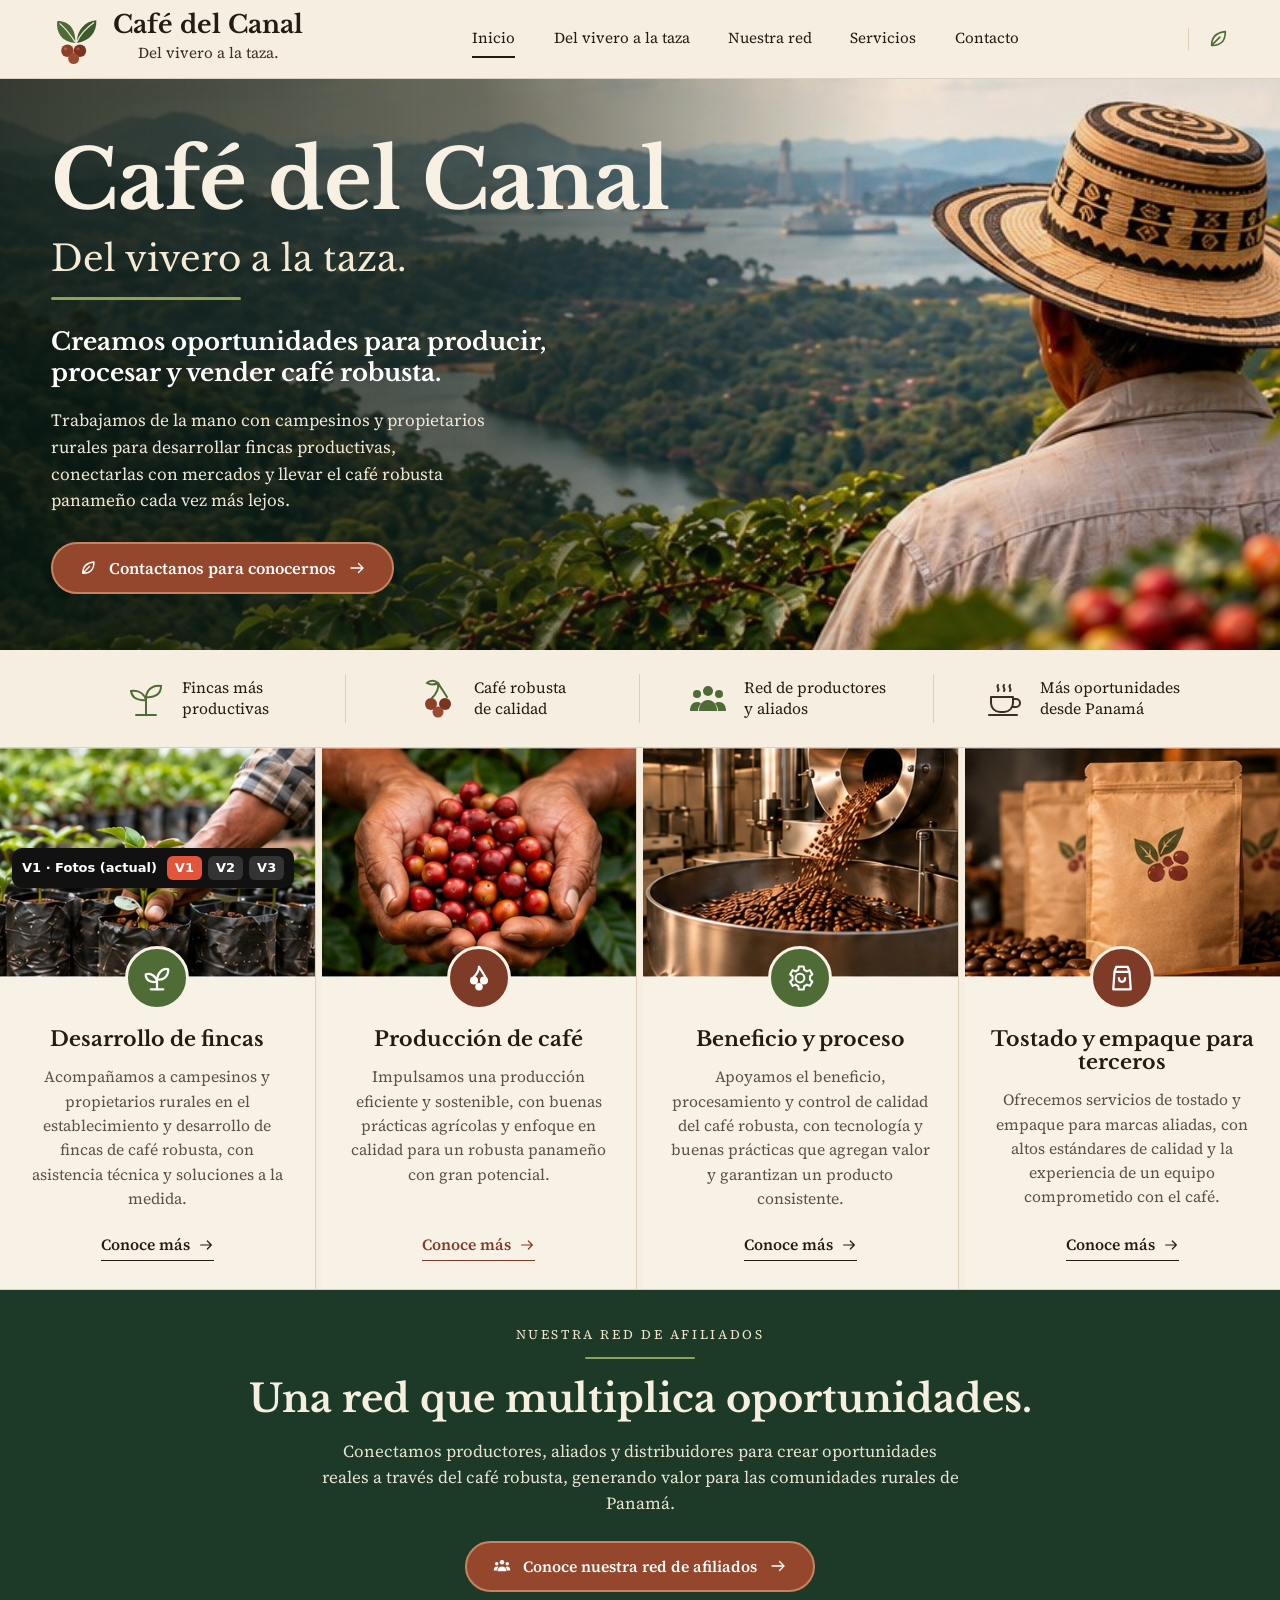
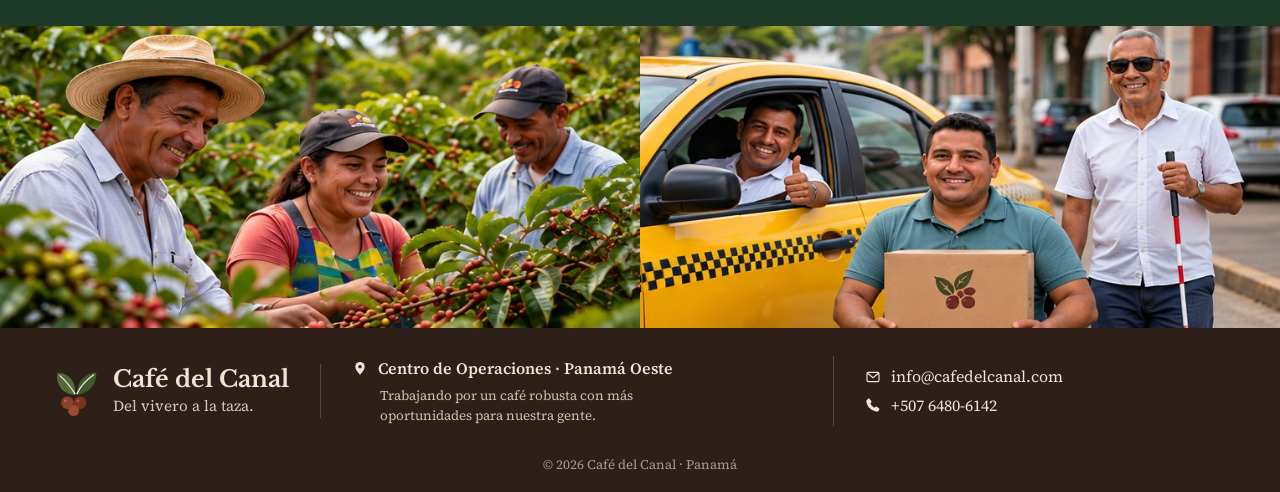
==== v1/index.html @ 5eeb76ac "Versiones para comparar: /v1 (fotos), /v2 (ilustración plana), /v3 (estilo Britto) Cada versión vive" ====
<!doctype html>
<html lang="es">
<head>
<meta charset="utf-8">
<meta name="robots" content="noindex">
<meta name="viewport" content="width=device-width, initial-scale=1">
<title>Café del Canal · Del vivero a la taza</title>
<meta name="description" content="Creamos oportunidades para producir, procesar y vender café robusta panameño, del vivero a la taza.">
<link rel="preconnect" href="https://fonts.googleapis.com"><link rel="preconnect" href="https://fonts.gstatic.com" crossorigin>
<link href="https://fonts.googleapis.com/css2?family=Libre+Baskerville:wght@400;700&family=Source+Serif+4:opsz,wght@8..60,400;8..60,600&display=swap" rel="stylesheet">
<style>
:root{--paper:#f6efe1;--card:#f8f2e6;--line:#ddd0b9;--green:#1d3a28;--green2:#4f6b36;--leaf:#8fa457;--brown:#7e3b27;--brown2:#94472d;--ink:#241b14;--muted:#5b5146;--foot:#2e2019}
*{box-sizing:border-box}html{scroll-behavior:smooth}
body{margin:0;background:var(--paper);color:var(--ink);font-family:"Source Serif 4",Georgia,serif;line-height:1.55}
a{color:inherit;text-decoration:none}img{display:block;max-width:100%}
h1,h2,h3{font-family:"Libre Baskerville",Georgia,serif;margin:0;line-height:1.12}
.wrap{max-width:1280px;margin:0 auto;padding-inline:clamp(18px,4vw,56px)}
svg.i{width:1em;height:1em;flex-shrink:0}

/* header */
header{background:var(--paper);position:sticky;top:0;z-index:20;border-bottom:1px solid var(--line)}
.nav{display:flex;align-items:center;justify-content:space-between;gap:24px;min-height:78px}
.brand{display:flex;align-items:center;gap:12px}
.logo{width:50px;height:50px}
.brand strong{display:block;font:700 1.55rem "Libre Baskerville",Georgia,serif;line-height:1}
.brand small{display:block;font-size:.95rem;margin-top:3px;color:#3b2f25;text-align:center}
.links{display:flex;gap:clamp(16px,3vw,44px);font-size:.95rem}
.links a{padding-block:6px;border-bottom:2px solid transparent}
.links a:hover,.links a.on{border-color:var(--ink)}
.navleaf{width:22px;height:22px;color:var(--green2);border-left:1px solid var(--line);padding-left:18px;box-sizing:content-box}
.burger{display:none;background:none;border:1px solid var(--line);border-radius:8px;padding:6px 10px;font-size:1.3rem;color:var(--green)}

/* hero */
.hero{position:relative;color:#fff;min-height:clamp(440px,42vw,560px);display:flex;align-items:center;
background:linear-gradient(90deg,rgba(10,22,14,.82) 0%,rgba(10,22,14,.6) 38%,rgba(10,22,14,.05) 70%),url('../img/hero-canal.jpg') 75% center/cover no-repeat}
.hero>.wrap{width:100%}.hero-in{padding-block:56px;max-width:680px}
.hero h1{font-size:clamp(2.8rem,6.4vw,5.4rem);color:#f8f1e3;letter-spacing:-.5px}
.hero .sub{font:400 clamp(1.4rem,2.8vw,2.4rem) "Libre Baskerville",Georgia,serif;margin:.25em 0 .45em;color:#f4ead6}
.rule{width:190px;height:3px;background:var(--leaf);border-radius:3px;margin-bottom:26px}
.hero .lead{font:700 clamp(1.15rem,1.9vw,1.6rem)/1.3 "Libre Baskerville",Georgia,serif;margin:0 0 18px;max-width:520px}
.hero p.txt{font-size:1.08rem;max-width:440px;margin:0 0 28px;color:#efe6d5}
.btn{display:inline-flex;align-items:center;gap:12px;background:var(--brown2);color:#fff;border:2px solid #c7835f;border-radius:40px;padding:13px 26px;font:600 1.02rem "Source Serif 4",Georgia,serif;transition:background .2s}
.btn:hover{background:var(--brown)}
.btn svg{width:18px;height:18px}

/* strip */
.strip{border-bottom:1px solid var(--line)}
.strip .wrap{display:grid;grid-template-columns:repeat(4,1fr);padding-block:24px}
.feat{display:flex;align-items:center;justify-content:center;gap:16px;font-size:.98rem;line-height:1.3;border-right:1px solid var(--line);padding:4px 12px}
.feat:last-child{border:0}
.feat svg{width:40px;height:40px}

/* cards */
#servicios{display:grid;grid-template-columns:repeat(4,1fr);gap:6px;border-bottom:1px solid var(--line)}
.card{background:var(--card);display:flex;flex-direction:column;text-align:center;border-right:1px solid var(--line)}
.card:last-child{border-right:0}
.ph{height:clamp(190px,18vw,240px);overflow:hidden}
.ph img{width:100%;height:100%;object-fit:cover;transition:transform .6s}
.card:hover .ph img{transform:scale(1.05)}
.badge{width:64px;height:64px;border-radius:50%;display:grid;place-items:center;margin:-32px auto 0;position:relative;border:3px solid var(--card);color:#fff}
.badge svg{width:30px;height:30px}
.g{background:var(--green2)}.b{background:var(--brown)}
.cb{padding:18px clamp(18px,2vw,30px) 28px;display:flex;flex-direction:column;flex:1}
.card h3{font-size:clamp(1.2rem,1.6vw,1.45rem);margin-bottom:14px}
.card p{color:var(--muted);font-size:.98rem;margin:0 0 22px;flex:1}
.more{align-self:center;font-weight:600;font-size:.98rem;border-bottom:1.5px solid currentColor;padding-bottom:3px;display:inline-flex;gap:8px;align-items:center}
.more svg{width:16px;height:16px;transition:transform .2s}.more:hover svg{transform:translateX(4px)}
.card:nth-child(2) .more{color:var(--brown)}

/* network */
.net{display:grid;grid-template-columns:1fr 1fr;background:var(--green)}
.net .nc{grid-column:1/-1}
.net .ph2{overflow:hidden;aspect-ratio:764/361}
.net .ph2 img{width:100%;height:100%;object-fit:cover}
.nc{color:#f6efe0;text-align:center;display:flex;flex-direction:column;align-items:center;justify-content:center;padding:34px clamp(20px,2.6vw,44px)}
.eyebrow{letter-spacing:.2em;font-size:.82rem;text-transform:uppercase;color:#efe4cb}
.nc .rule{width:110px;height:2px;margin:12px auto 18px}
.nc h2{font-size:clamp(1.9rem,3vw,2.8rem);margin-bottom:18px}
.nc p{font-size:1.06rem;max-width:640px;margin:0 0 24px;color:#e9e2d2}
.nc .btn{font-size:.98rem}

/* footer */
footer{background:var(--foot);color:#efe5d3}
.fg{display:grid;grid-template-columns:auto 1.3fr 1fr;align-items:center;gap:0;padding-block:28px}
.fg>div{padding-inline:clamp(14px,2.4vw,36px);border-right:1px solid #5a463a}
.fg>div:first-child{padding-left:0}.fg>div:last-child{border:0;padding-right:0}
.fbrand{display:flex;align-items:center;gap:12px}
.fbrand strong{font:700 1.45rem "Libre Baskerville",Georgia,serif;display:block}
.fbrand small{font-size:.95rem;color:#d5c7b0}
.loc b{display:flex;gap:10px;align-items:center;font-weight:600;margin-bottom:4px}
.loc small{display:block;color:#cdbfa8;padding-left:28px;max-width:360px}
.ct a{display:flex;gap:10px;align-items:center;margin:4px 0}
.ct a:hover,.soc a:hover{color:#fff;opacity:.8}
.soc{display:flex;gap:16px}.soc svg{width:24px;height:24px}
.copy{text-align:center;font-size:.82rem;color:#a9998a;padding:0 0 18px}

@media(max-width:980px){
 .strip .wrap{grid-template-columns:1fr 1fr;row-gap:18px}.feat:nth-child(2){border:0}
 #servicios{grid-template-columns:1fr 1fr}.card:nth-child(2){border-right:0}
 .fg{grid-template-columns:1fr 1fr;row-gap:22px}.fg>div{border:0;padding-inline:0}
}
@media(max-width:700px){
 .burger{display:block}.navleaf{display:none}
 .links{display:none;position:absolute;left:0;right:0;top:100%;background:var(--paper);flex-direction:column;gap:0;padding:8px 18px 16px;border-bottom:1px solid var(--line)}
 .links.open{display:flex}.links a{padding:10px 0}
 .brand strong{font-size:1.25rem}.logo{width:42px;height:42px}
 .hero{background:linear-gradient(180deg,rgba(10,22,14,.55),rgba(10,22,14,.85)),url('../img/hero-canal.jpg') 86% center/cover no-repeat}
 .feat{justify-content:flex-start;font-size:.9rem;border:0}.feat svg{width:32px;height:32px}
 #servicios{grid-template-columns:1fr}.card{border-right:0;border-bottom:1px solid var(--line)}
 .net{grid-template-columns:1fr}
 .fg{grid-template-columns:1fr}
}
@media(prefers-reduced-motion:reduce){html{scroll-behavior:auto}*{transition:none!important}}
</style>
</head>
<body>
<svg width="0" height="0" style="position:absolute" aria-hidden="true">
 <symbol id="logo" viewBox="0 0 64 64"><path d="M31 37C14 36 6 24 8 9c14 0 24 9 23 28Z" fill="#4f6b36"/><path d="M33 37C33 20 44 9 58 8c1 15-9 27-25 29Z" fill="#3c5a2c"/><path d="M31 36C24 25 18 18 11 12M33 36c5-11 12-18 22-25" stroke="#f3ead8" stroke-width="1.6" fill="none"/><circle cx="21" cy="47" r="8" fill="#8d3f2a"/><circle cx="37" cy="47" r="8" fill="#7a3322"/><circle cx="29" cy="57" r="7" fill="#9b4a30"/><circle cx="18.5" cy="44.5" r="2" fill="#c0715a" opacity=".7"/><circle cx="34.5" cy="44.5" r="2" fill="#b1624c" opacity=".7"/></symbol>
 <symbol id="leaf" viewBox="0 0 24 24"><path d="M5 19c0-9 5-14 15-15 0 10-5 15-14 15Zm0 0 9-9" fill="none" stroke="currentColor" stroke-width="1.8" stroke-linecap="round" stroke-linejoin="round"/></symbol>
 <symbol id="arrow" viewBox="0 0 24 24"><path d="M4 12h15m-5-6 6 6-6 6" fill="none" stroke="currentColor" stroke-width="1.8" stroke-linecap="round" stroke-linejoin="round"/></symbol>
 <symbol id="sprout" viewBox="0 0 40 40"><path d="M20 36V19M20 21c-2-7-8-10-15-9 1 7 7 10 15 9Zm0-3c1-8 7-12 15-11 0 8-6 12-15 11ZM10 36h20" fill="none" stroke="currentColor" stroke-width="2" stroke-linecap="round"/></symbol>
 <symbol id="cherries" viewBox="0 0 40 40"><path d="M20 4c1 5 0 9-6 15M20 4c3 5 6 9 9 14M20 4c-4 2-8 2-11 0 3-3 8-3 11 0Z" fill="none" stroke="#4f6b36" stroke-width="2" stroke-linecap="round"/><circle cx="13" cy="25" r="6" fill="#8d3f2a"/><circle cx="27" cy="25" r="6" fill="#7a3322"/><circle cx="20" cy="33" r="5.5" fill="#9b4a30"/></symbol>
 <symbol id="people" viewBox="0 0 40 40"><g fill="#4f6b36"><circle cx="20" cy="12" r="5"/><path d="M11 32c0-7 4-11 9-11s9 4 9 11Z"/><circle cx="9" cy="15" r="4"/><path d="M2 32c0-6 3-9 7-9 2 0 3 .5 4 1.5-2 2-3 5-3 7.5Z"/><circle cx="31" cy="15" r="4"/><path d="M38 32c0-6-3-9-7-9-2 0-3 .5-4 1.5 2 2 3 5 3 7.5Z"/></g></symbol>
 <symbol id="cup" viewBox="0 0 40 40"><path d="M7 18h22v6a9 9 0 0 1-9 9h-4a9 9 0 0 1-9-9Zm22 2h3a4 4 0 0 1 0 8h-4M5 36h28M14 6c-2 2 2 4 0 6m6-6c-2 2 2 4 0 6m6-6c-2 2 2 4 0 6" fill="none" stroke="#3b2f25" stroke-width="2" stroke-linecap="round" stroke-linejoin="round"/></symbol>
 <symbol id="seedling" viewBox="0 0 24 24"><path d="M12 21v-8m0 2c-1-5-5-7-9-6 0 5 4 7 9 6Zm0-2c1-6 5-9 9-8 0 6-4 9-9 8ZM7 21h10" fill="none" stroke="currentColor" stroke-width="1.8" stroke-linecap="round" stroke-linejoin="round"/></symbol>
 <symbol id="berries" viewBox="0 0 24 24"><path d="M12 3c0 3-1 5-4 8m4-8c2 3 3 5 5 8" fill="none" stroke="currentColor" stroke-width="1.8" stroke-linecap="round"/><circle cx="8" cy="14" r="3.2" fill="currentColor"/><circle cx="16" cy="14" r="3.2" fill="currentColor"/><circle cx="12" cy="19" r="3" fill="currentColor"/></symbol>
 <symbol id="gear" viewBox="0 0 24 24"><path d="M12 8.5a3.5 3.5 0 1 0 0 7 3.5 3.5 0 0 0 0-7Zm8 3.5-.1-1.3 2-1.6-2-3.4-2.4 1a8 8 0 0 0-2.2-1.3L15 2.8h-4l-.3 2.6a8 8 0 0 0-2.2 1.3l-2.4-1-2 3.4 2 1.6L6 12l.1 1.3-2 1.6 2 3.4 2.4-1a8 8 0 0 0 2.2 1.3l.3 2.6h4l.3-2.6a8 8 0 0 0 2.2-1.3l2.4 1 2-3.4-2-1.6Z" fill="none" stroke="currentColor" stroke-width="1.6" stroke-linejoin="round"/></symbol>
 <symbol id="bag" viewBox="0 0 24 24"><path d="M6 7h12l1 14H5ZM6 7l1.5-4h9L18 7M9.5 12c0 2 1 3 2.5 3s2.5-1 2.5-3" fill="none" stroke="currentColor" stroke-width="1.8" stroke-linejoin="round" stroke-linecap="round"/></symbol>
 <symbol id="group" viewBox="0 0 24 24"><g fill="currentColor"><circle cx="12" cy="7" r="3"/><path d="M6 19c0-4 2.7-6.5 6-6.5s6 2.5 6 6.5Z"/><circle cx="5" cy="9" r="2.3"/><circle cx="19" cy="9" r="2.3"/><path d="M1 18c0-3.5 1.8-5.5 4-5.5 1 0 1.8.3 2.4.9C6.2 14.7 5.5 16.6 5.5 18ZM23 18c0-3.5-1.8-5.5-4-5.5-1 0-1.8.3-2.4.9 1.2 1.3 1.9 3.2 1.9 4.6Z"/></g></symbol>
 <symbol id="pin" viewBox="0 0 24 24"><path d="M12 22s7-7 7-12a7 7 0 0 0-14 0c0 5 7 12 7 12Z" fill="currentColor"/><circle cx="12" cy="10" r="2.6" fill="#2e2019"/></symbol>
 <symbol id="mail" viewBox="0 0 24 24"><rect x="3" y="5" width="18" height="14" rx="2" fill="none" stroke="currentColor" stroke-width="1.7"/><path d="m3.5 6 8.5 7 8.5-7" fill="none" stroke="currentColor" stroke-width="1.7"/></symbol>
 <symbol id="phone" viewBox="0 0 24 24"><path d="M6.6 2.8 9.4 6c.5.6.5 1.4 0 2L8 9.6a12 12 0 0 0 6.4 6.4l1.6-1.4c.6-.5 1.4-.5 2 0l3.2 2.8c.6.6.6 1.5 0 2.1l-1.7 1.7c-.8.8-2 1.1-3 .7A19 19 0 0 1 2.1 7.4c-.4-1 0-2.2.7-3l1.7-1.6c.6-.6 1.5-.6 2.1 0Z" fill="currentColor"/></symbol>
 <symbol id="ig" viewBox="0 0 24 24"><rect x="3" y="3" width="18" height="18" rx="5" fill="none" stroke="currentColor" stroke-width="1.8"/><circle cx="12" cy="12" r="4" fill="none" stroke="currentColor" stroke-width="1.8"/><circle cx="17.3" cy="6.7" r="1.2" fill="currentColor"/></symbol>
 <symbol id="fb" viewBox="0 0 24 24"><path d="M12 2a10 10 0 0 0-1.6 19.9V14.9H7.9V12h2.5V9.8c0-2.5 1.5-3.9 3.8-3.9 1.1 0 2.2.2 2.2.2v2.5h-1.3c-1.2 0-1.6.8-1.6 1.6V12h2.8l-.4 2.9h-2.3v7A10 10 0 0 0 12 2Z" fill="currentColor"/></symbol>
 <symbol id="li" viewBox="0 0 24 24"><path d="M4 3h16a1 1 0 0 1 1 1v16a1 1 0 0 1-1 1H4a1 1 0 0 1-1-1V4a1 1 0 0 1 1-1Zm2.6 7.4V18h2.5v-7.6Zm1.3-3.8a1.4 1.4 0 1 0 0 2.9 1.4 1.4 0 0 0 0-2.9Zm3.5 3.8V18h2.5v-3.9c0-1 .2-2 1.5-2s1.3 1.2 1.3 2.1V18H19v-4.4c0-2.2-.5-3.9-3-3.9-1.2 0-2 .7-2.4 1.3v-1.1Z" fill="currentColor"/></symbol>
</svg>

<header><div class="wrap nav">
 <a class="brand" href="#inicio" aria-label="Café del Canal, inicio"><svg class="logo" aria-hidden="true"><use href="#logo"/></svg><span><strong>Café del Canal</strong><small>Del vivero a la taza.</small></span></a>
 <button class="burger" aria-label="Abrir menú" aria-expanded="false" aria-controls="menu">☰</button>
 <nav id="menu" class="links" aria-label="Principal"><a class="on" href="#inicio">Inicio</a><a href="#servicios">Del vivero a la taza</a><a href="#red">Nuestra red</a><a href="#servicios">Servicios</a><a href="#contacto">Contacto</a></nav>
 <svg class="navleaf" aria-hidden="true"><use href="#leaf"/></svg>
</div></header>

<main id="inicio">
<section class="hero" aria-labelledby="t"><div class="wrap"><div class="hero-in">
 <h1 id="t">Café del Canal</h1>
 <div class="sub">Del vivero a la taza.</div>
 <div class="rule"></div>
 <p class="lead">Creamos oportunidades para producir, procesar y vender café robusta.</p>
 <p class="txt">Trabajamos de la mano con campesinos y propietarios rurales para desarrollar fincas productivas, conectarlas con mercados y llevar el café robusta panameño cada vez más lejos.</p>
 <a class="btn" href="#contacto"><svg aria-hidden="true"><use href="#leaf"/></svg>Contactanos para conocernos<svg aria-hidden="true"><use href="#arrow"/></svg></a>
</div></div></section>

<section class="strip" aria-label="Lo que impulsamos"><div class="wrap">
 <div class="feat"><svg style="color:#4f6b36" aria-hidden="true"><use href="#sprout"/></svg><span>Fincas más<br>productivas</span></div>
 <div class="feat"><svg aria-hidden="true"><use href="#cherries"/></svg><span>Café robusta<br>de calidad</span></div>
 <div class="feat"><svg aria-hidden="true"><use href="#people"/></svg><span>Red de productores<br>y aliados</span></div>
 <div class="feat"><svg aria-hidden="true"><use href="#cup"/></svg><span>Más oportunidades<br>desde Panamá</span></div>
</div></section>

<section id="servicios" aria-label="Del vivero a la taza">
 <article class="card"><div class="ph"><img src="../img/proceso-vivero.jpg" alt="Mano sembrando un plantón de café robusta en el vivero" loading="lazy"></div><div class="badge g"><svg aria-hidden="true"><use href="#seedling"/></svg></div><div class="cb"><h3>Desarrollo de fincas</h3><p>Acompañamos a campesinos y propietarios rurales en el establecimiento y desarrollo de fincas de café robusta, con asistencia técnica y soluciones a la medida.</p><a class="more" href="#contacto">Conoce más<svg aria-hidden="true"><use href="#arrow"/></svg></a></div></article>
 <article class="card"><div class="ph"><img src="../img/proceso-cosecha.jpg" alt="Manos sosteniendo cerezas maduras de café robusta" loading="lazy"></div><div class="badge b"><svg aria-hidden="true"><use href="#berries"/></svg></div><div class="cb"><h3>Producción de café</h3><p>Impulsamos una producción eficiente y sostenible, con buenas prácticas agrícolas y enfoque en calidad para un robusta panameño con gran potencial.</p><a class="more" href="#contacto">Conoce más<svg aria-hidden="true"><use href="#arrow"/></svg></a></div></article>
 <article class="card"><div class="ph"><img src="../img/proceso-tostado.jpg" alt="Café recién tostado cayendo de la tostadora" loading="lazy"></div><div class="badge g"><svg aria-hidden="true"><use href="#gear"/></svg></div><div class="cb"><h3>Beneficio y proceso</h3><p>Apoyamos el beneficio, procesamiento y control de calidad del café robusta, con tecnología y buenas prácticas que agregan valor y garantizan un producto consistente.</p><a class="more" href="#contacto">Conoce más<svg aria-hidden="true"><use href="#arrow"/></svg></a></div></article>
 <article class="card"><div class="ph"><img src="../img/proceso-empaque.jpg" alt="Bolsas kraft con el logo de Café del Canal" loading="lazy"></div><div class="badge b"><svg aria-hidden="true"><use href="#bag"/></svg></div><div class="cb"><h3>Tostado y empaque para terceros</h3><p>Ofrecemos servicios de tostado y empaque para marcas aliadas, con altos estándares de calidad y la experiencia de un equipo comprometido con el café.</p><a class="more" href="#contacto">Conoce más<svg aria-hidden="true"><use href="#arrow"/></svg></a></div></article>
</section>

<section class="net" id="red" aria-labelledby="rt">
 <div class="nc"><div class="eyebrow">Nuestra red de afiliados</div><div class="rule"></div><h2 id="rt">Una red que multiplica oportunidades.</h2><p>Conectamos productores, aliados y distribuidores para crear oportunidades reales a través del café robusta, generando valor para las comunidades rurales de Panamá.</p><a class="btn" href="#contacto"><svg aria-hidden="true"><use href="#group"/></svg>Conoce nuestra red de afiliados<svg aria-hidden="true"><use href="#arrow"/></svg></a></div>
 <div class="ph2"><img src="../img/red-productores.jpg" alt="Productores sonrientes cosechando café robusta" loading="lazy"></div>
 <div class="ph2"><img src="../img/red-distribuidores.jpg" alt="Distribuidores de la red: taxista, joven en silla de ruedas con una caja de Café del Canal y señor con bastón" loading="lazy"></div>
</section>
</main>

<footer id="contacto"><div class="wrap fg">
 <div class="fbrand"><svg class="logo" aria-hidden="true"><use href="#logo"/></svg><span><strong>Café del Canal</strong><small>Del vivero a la taza.</small></span></div>
 <div class="loc"><b><svg class="i" aria-hidden="true"><use href="#pin"/></svg>Centro de Operaciones · Panamá Oeste</b><small>Trabajando por un café robusta con más oportunidades para nuestra gente.</small></div>
 <div class="ct"><a href="mailto:info@cafedelcanal.com"><svg class="i" aria-hidden="true"><use href="#mail"/></svg>info@cafedelcanal.com</a><a href="tel:+50764806142"><svg class="i" aria-hidden="true"><use href="#phone"/></svg>+507 6480-6142</a></div>
</div><div class="copy">© <span id="y"></span> Café del Canal · Panamá</div></footer>

<script>
document.getElementById('y').textContent=new Date().getFullYear();
const b=document.querySelector('.burger'),m=document.getElementById('menu');
b.addEventListener('click',()=>{const o=m.classList.toggle('open');b.setAttribute('aria-expanded',o)});
m.querySelectorAll('a').forEach(a=>a.addEventListener('click',()=>{m.classList.remove('open');b.setAttribute('aria-expanded','false')}));
</script>
<nav class="vbar" aria-label="Versiones"><b>V1 · Fotos (actual)</b><a href="../v1/" aria-current="page">V1</a><a href="../v2/">V2</a><a href="../v3/">V3</a></nav>
<style>.vbar{position:fixed;left:12px;bottom:12px;z-index:99;display:flex;gap:6px;align-items:center;flex-wrap:wrap;background:#111;color:#fff;font:600 13px/1.2 system-ui,sans-serif;padding:8px 10px;border-radius:10px;box-shadow:0 4px 14px rgba(0,0,0,.3)}.vbar b{margin-right:4px}.vbar a{color:#fff;padding:4px 8px;border-radius:6px;background:#333}.vbar a[aria-current]{background:#e2553b}</style>
</body>
</html>
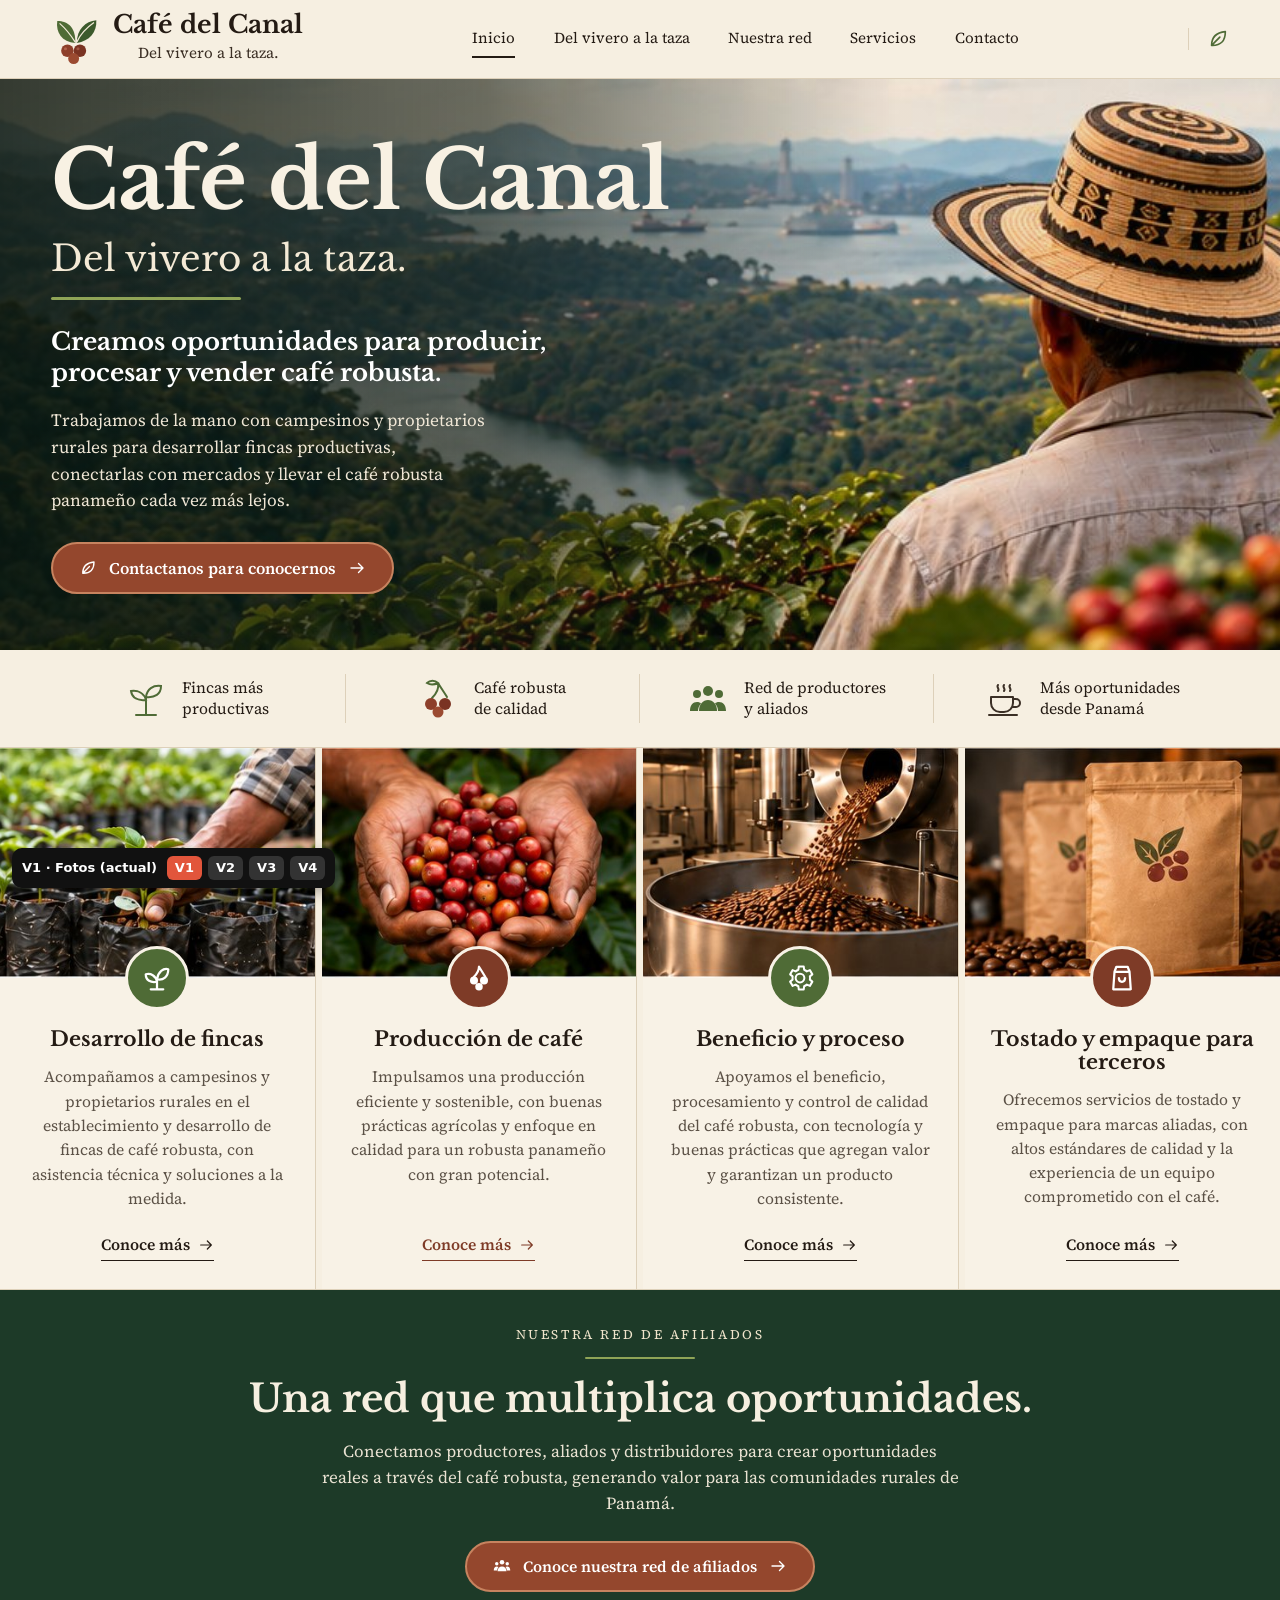
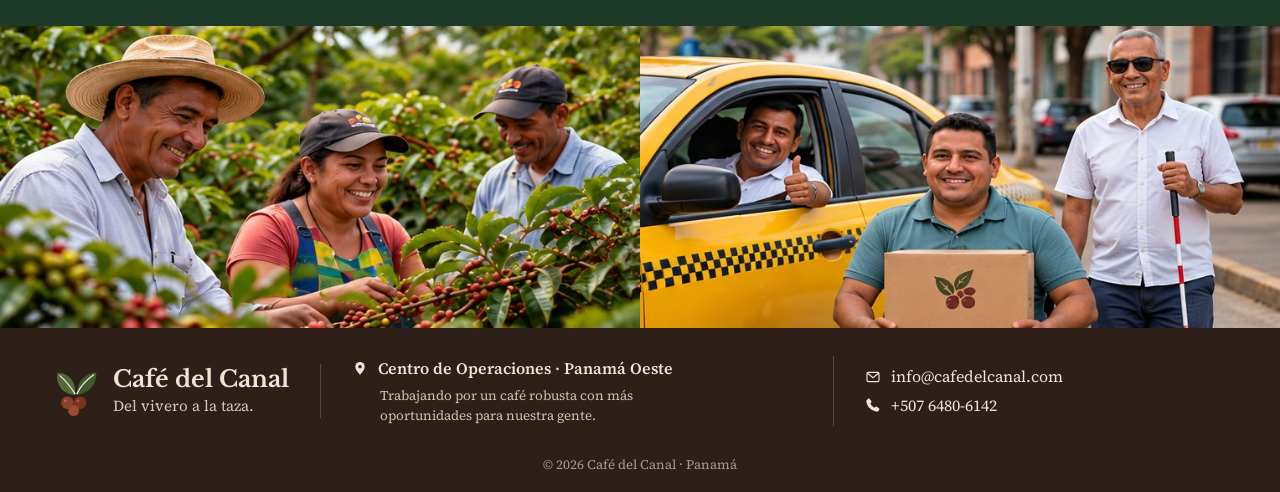
==== commit 481b8355: "Versión /v4: Britto luminoso con las ilustraciones de la referencia Ilustraciones recortadas del dis" ====
--- a/v1/index.html
+++ b/v1/index.html
@@ -185,7 +185,7 @@
 b.addEventListener('click',()=>{const o=m.classList.toggle('open');b.setAttribute('aria-expanded',o)});
 m.querySelectorAll('a').forEach(a=>a.addEventListener('click',()=>{m.classList.remove('open');b.setAttribute('aria-expanded','false')}));
 </script>
-<nav class="vbar" aria-label="Versiones"><b>V1 · Fotos (actual)</b><a href="../v1/" aria-current="page">V1</a><a href="../v2/">V2</a><a href="../v3/">V3</a></nav>
+<nav class="vbar" aria-label="Versiones"><b>V1 · Fotos (actual)</b><a href="../v1/" aria-current="page">V1</a><a href="../v2/">V2</a><a href="../v3/">V3</a><a href="../v4/">V4</a></nav>
 <style>.vbar{position:fixed;left:12px;bottom:12px;z-index:99;display:flex;gap:6px;align-items:center;flex-wrap:wrap;background:#111;color:#fff;font:600 13px/1.2 system-ui,sans-serif;padding:8px 10px;border-radius:10px;box-shadow:0 4px 14px rgba(0,0,0,.3)}.vbar b{margin-right:4px}.vbar a{color:#fff;padding:4px 8px;border-radius:6px;background:#333}.vbar a[aria-current]{background:#e2553b}</style>
 </body>
 </html>
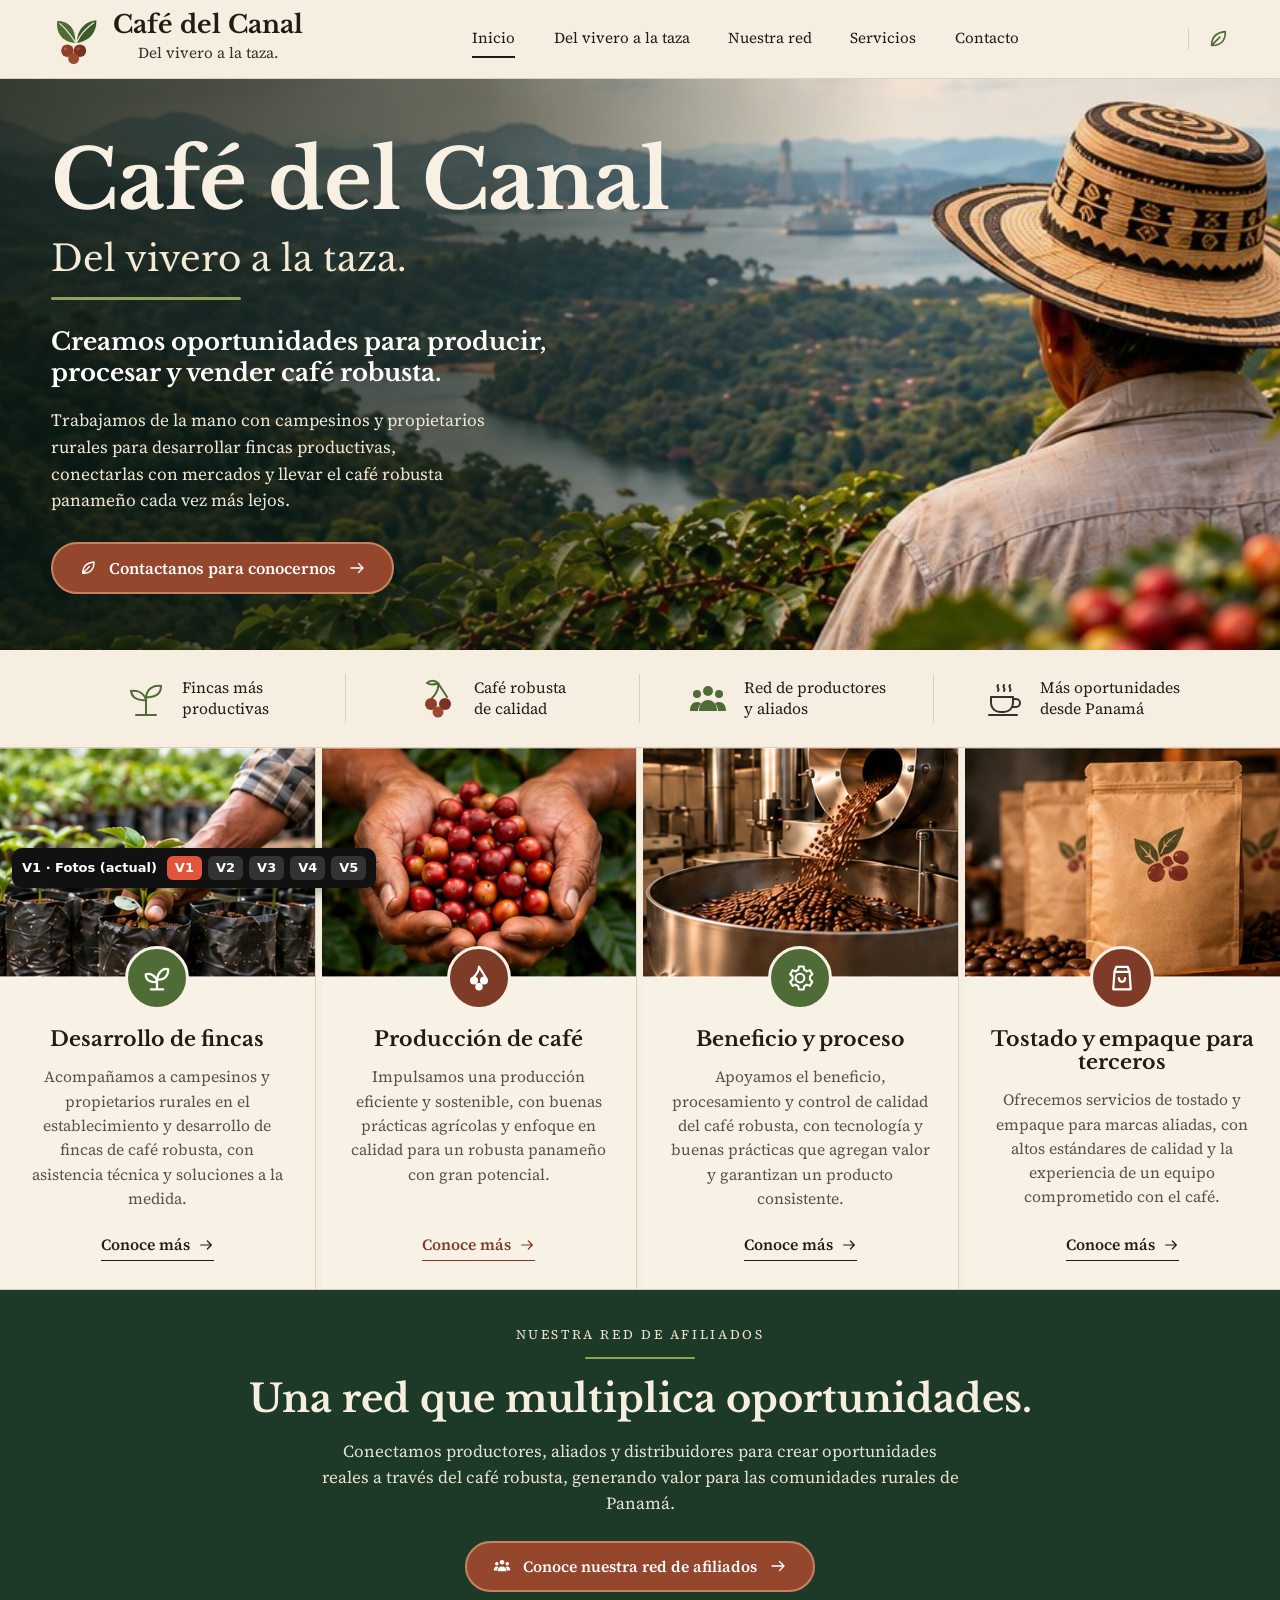
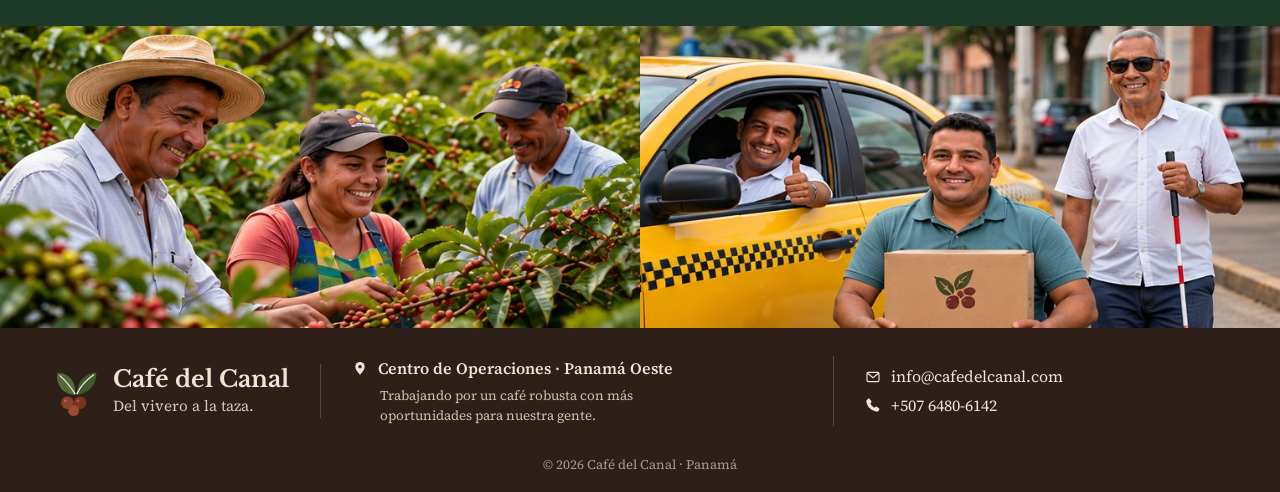
==== commit 33bfde3f: "Versión /v5: fauna panameña en estilo pop minimalista tools/favre.py genera 7 ilustraciones (img/v5/" ====
--- a/v1/index.html
+++ b/v1/index.html
@@ -185,7 +185,7 @@
 b.addEventListener('click',()=>{const o=m.classList.toggle('open');b.setAttribute('aria-expanded',o)});
 m.querySelectorAll('a').forEach(a=>a.addEventListener('click',()=>{m.classList.remove('open');b.setAttribute('aria-expanded','false')}));
 </script>
-<nav class="vbar" aria-label="Versiones"><b>V1 · Fotos (actual)</b><a href="../v1/" aria-current="page">V1</a><a href="../v2/">V2</a><a href="../v3/">V3</a><a href="../v4/">V4</a></nav>
+<nav class="vbar" aria-label="Versiones"><b>V1 · Fotos (actual)</b><a href="../v1/" aria-current="page">V1</a><a href="../v2/">V2</a><a href="../v3/">V3</a><a href="../v4/">V4</a><a href="../v5/">V5</a></nav>
 <style>.vbar{position:fixed;left:12px;bottom:12px;z-index:99;display:flex;gap:6px;align-items:center;flex-wrap:wrap;background:#111;color:#fff;font:600 13px/1.2 system-ui,sans-serif;padding:8px 10px;border-radius:10px;box-shadow:0 4px 14px rgba(0,0,0,.3)}.vbar b{margin-right:4px}.vbar a{color:#fff;padding:4px 8px;border-radius:6px;background:#333}.vbar a[aria-current]{background:#e2553b}</style>
 </body>
 </html>
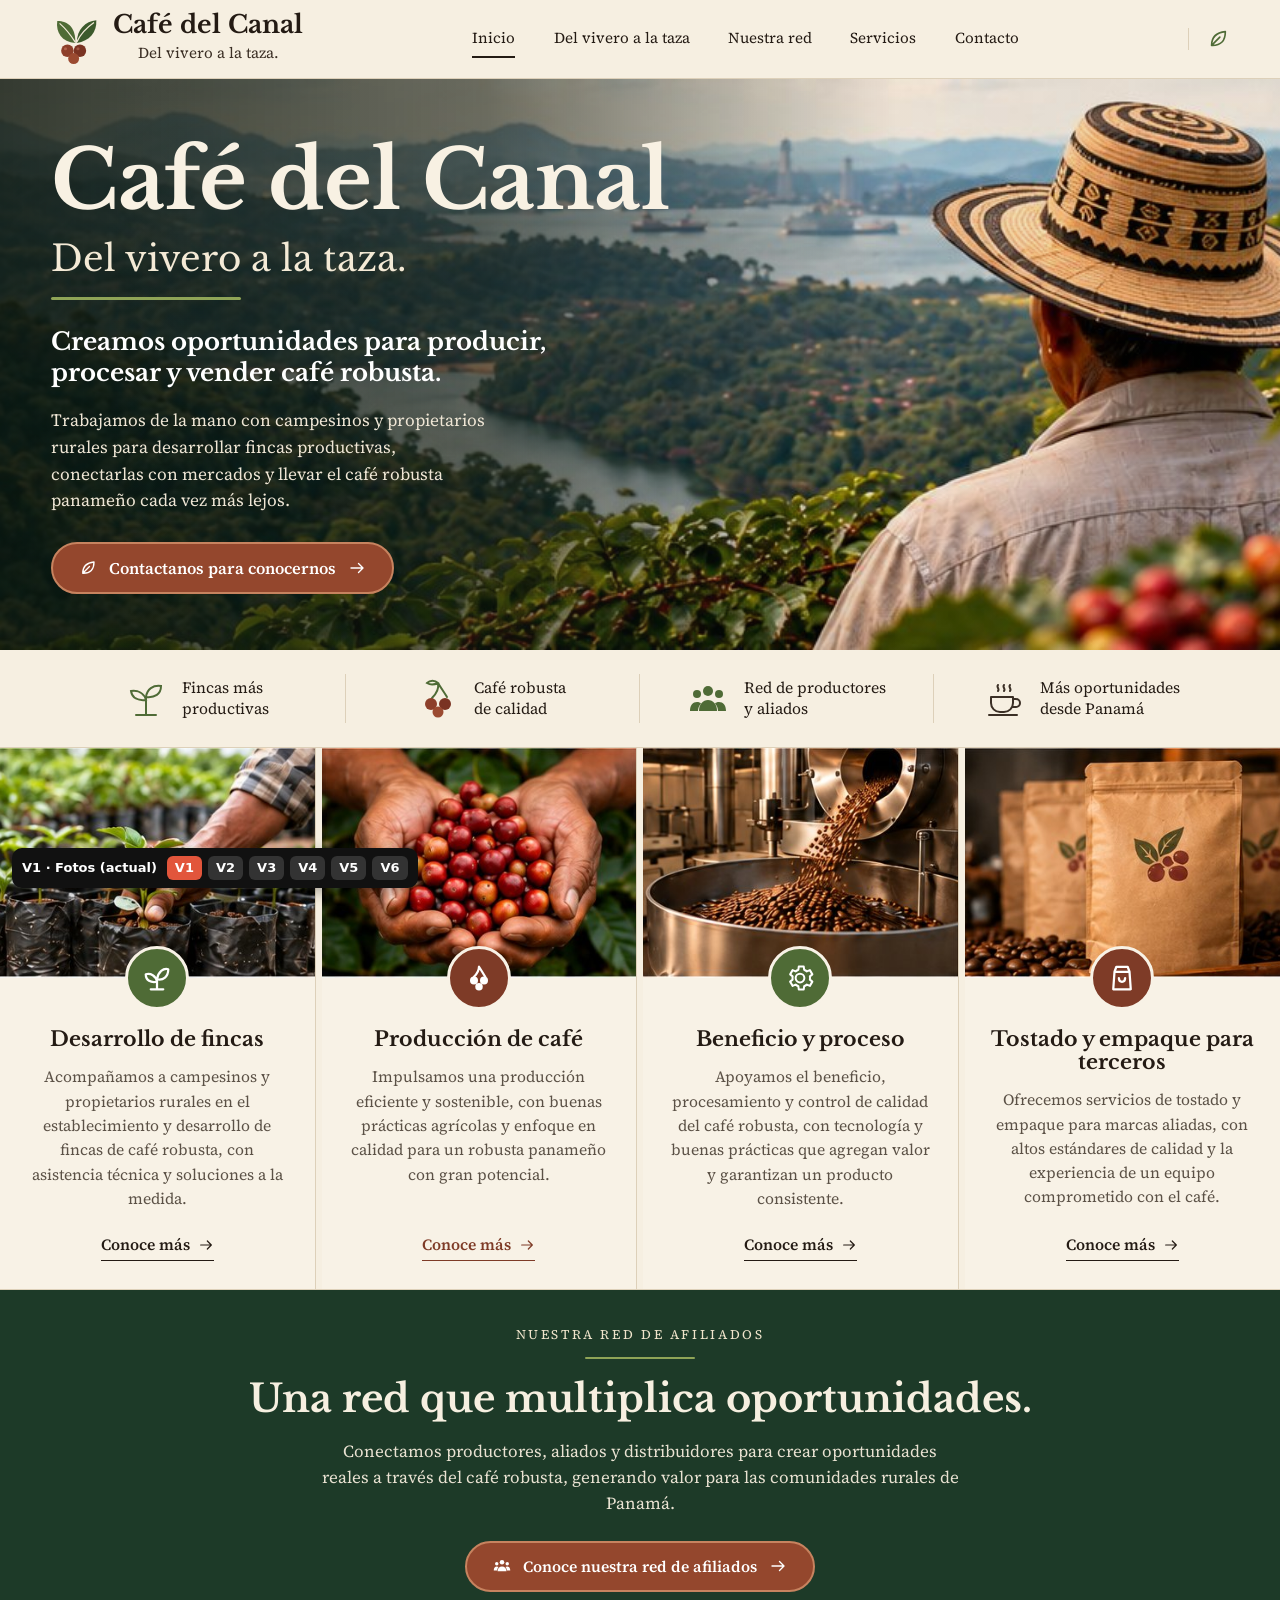
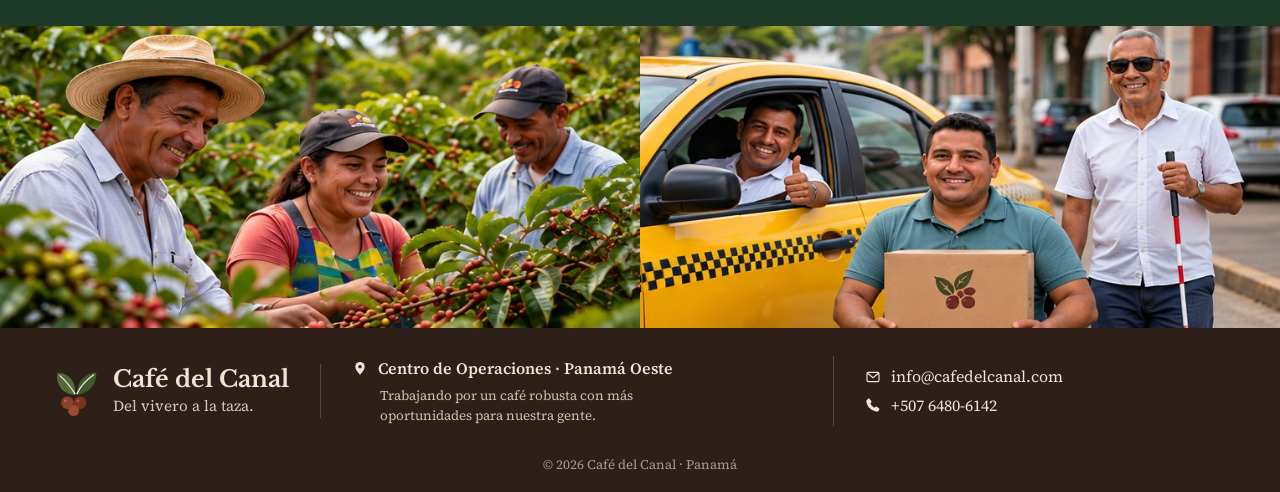
==== commit c72aabc4: "Versión /v6: ilustraciones a trazo de tinta tools/trazo.py dibuja 7 escenas a línea (img/v6/): ramas" ====
--- a/v1/index.html
+++ b/v1/index.html
@@ -185,7 +185,7 @@
 b.addEventListener('click',()=>{const o=m.classList.toggle('open');b.setAttribute('aria-expanded',o)});
 m.querySelectorAll('a').forEach(a=>a.addEventListener('click',()=>{m.classList.remove('open');b.setAttribute('aria-expanded','false')}));
 </script>
-<nav class="vbar" aria-label="Versiones"><b>V1 · Fotos (actual)</b><a href="../v1/" aria-current="page">V1</a><a href="../v2/">V2</a><a href="../v3/">V3</a><a href="../v4/">V4</a><a href="../v5/">V5</a></nav>
+<nav class="vbar" aria-label="Versiones"><b>V1 · Fotos (actual)</b><a href="../v1/" aria-current="page">V1</a><a href="../v2/">V2</a><a href="../v3/">V3</a><a href="../v4/">V4</a><a href="../v5/">V5</a><a href="../v6/">V6</a></nav>
 <style>.vbar{position:fixed;left:12px;bottom:12px;z-index:99;display:flex;gap:6px;align-items:center;flex-wrap:wrap;background:#111;color:#fff;font:600 13px/1.2 system-ui,sans-serif;padding:8px 10px;border-radius:10px;box-shadow:0 4px 14px rgba(0,0,0,.3)}.vbar b{margin-right:4px}.vbar a{color:#fff;padding:4px 8px;border-radius:6px;background:#333}.vbar a[aria-current]{background:#e2553b}</style>
 </body>
 </html>
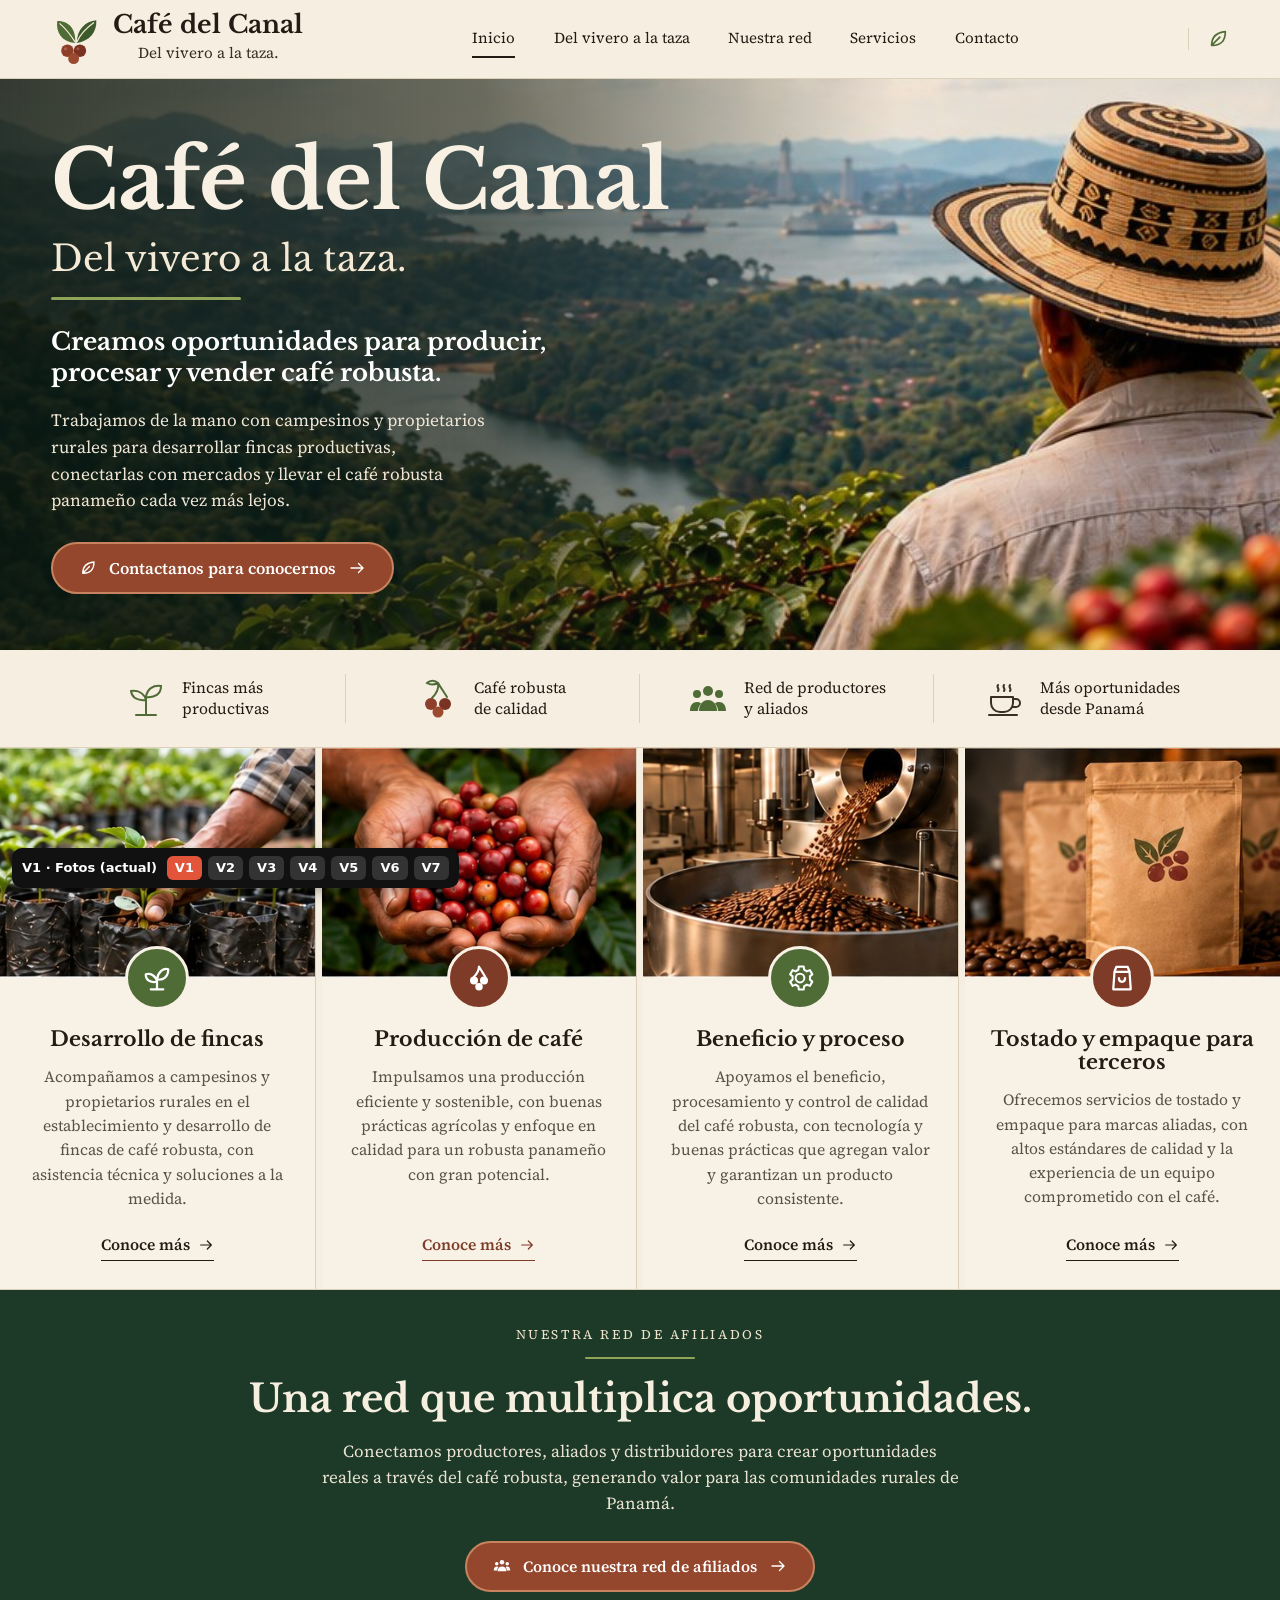
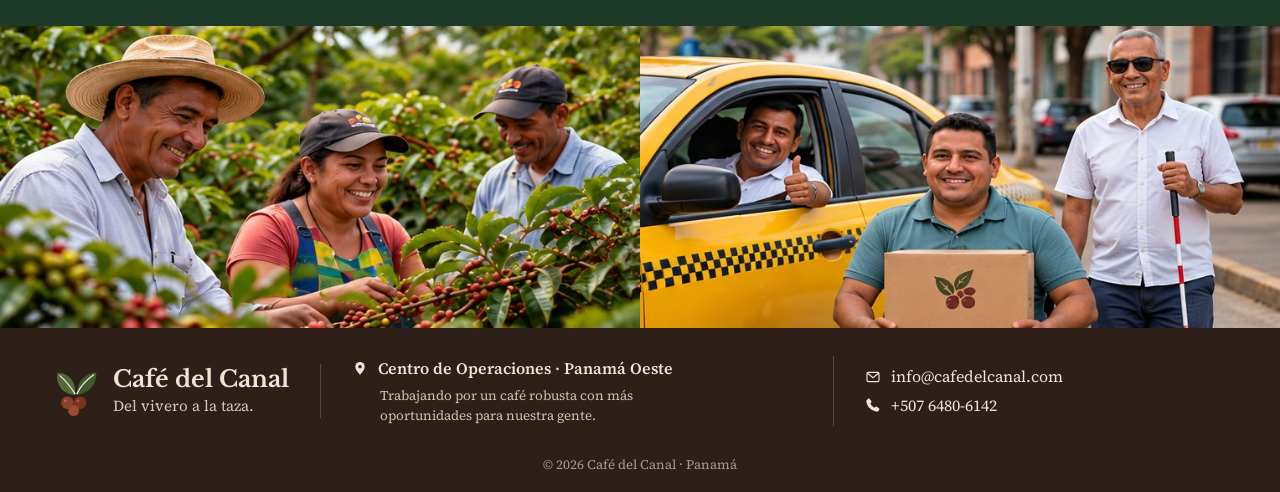
==== commit 5506c19b: "Versión /v7: estarcido estilo Banksy tools/banksy.py genera 7 escenas tipo plantilla (img/v7/) sobre" ====
--- a/v1/index.html
+++ b/v1/index.html
@@ -185,7 +185,7 @@
 b.addEventListener('click',()=>{const o=m.classList.toggle('open');b.setAttribute('aria-expanded',o)});
 m.querySelectorAll('a').forEach(a=>a.addEventListener('click',()=>{m.classList.remove('open');b.setAttribute('aria-expanded','false')}));
 </script>
-<nav class="vbar" aria-label="Versiones"><b>V1 · Fotos (actual)</b><a href="../v1/" aria-current="page">V1</a><a href="../v2/">V2</a><a href="../v3/">V3</a><a href="../v4/">V4</a><a href="../v5/">V5</a><a href="../v6/">V6</a></nav>
+<nav class="vbar" aria-label="Versiones"><b>V1 · Fotos (actual)</b><a href="../v1/" aria-current="page">V1</a><a href="../v2/">V2</a><a href="../v3/">V3</a><a href="../v4/">V4</a><a href="../v5/">V5</a><a href="../v6/">V6</a><a href="../v7/">V7</a></nav>
 <style>.vbar{position:fixed;left:12px;bottom:12px;z-index:99;display:flex;gap:6px;align-items:center;flex-wrap:wrap;background:#111;color:#fff;font:600 13px/1.2 system-ui,sans-serif;padding:8px 10px;border-radius:10px;box-shadow:0 4px 14px rgba(0,0,0,.3)}.vbar b{margin-right:4px}.vbar a{color:#fff;padding:4px 8px;border-radius:6px;background:#333}.vbar a[aria-current]{background:#e2553b}</style>
 </body>
 </html>
